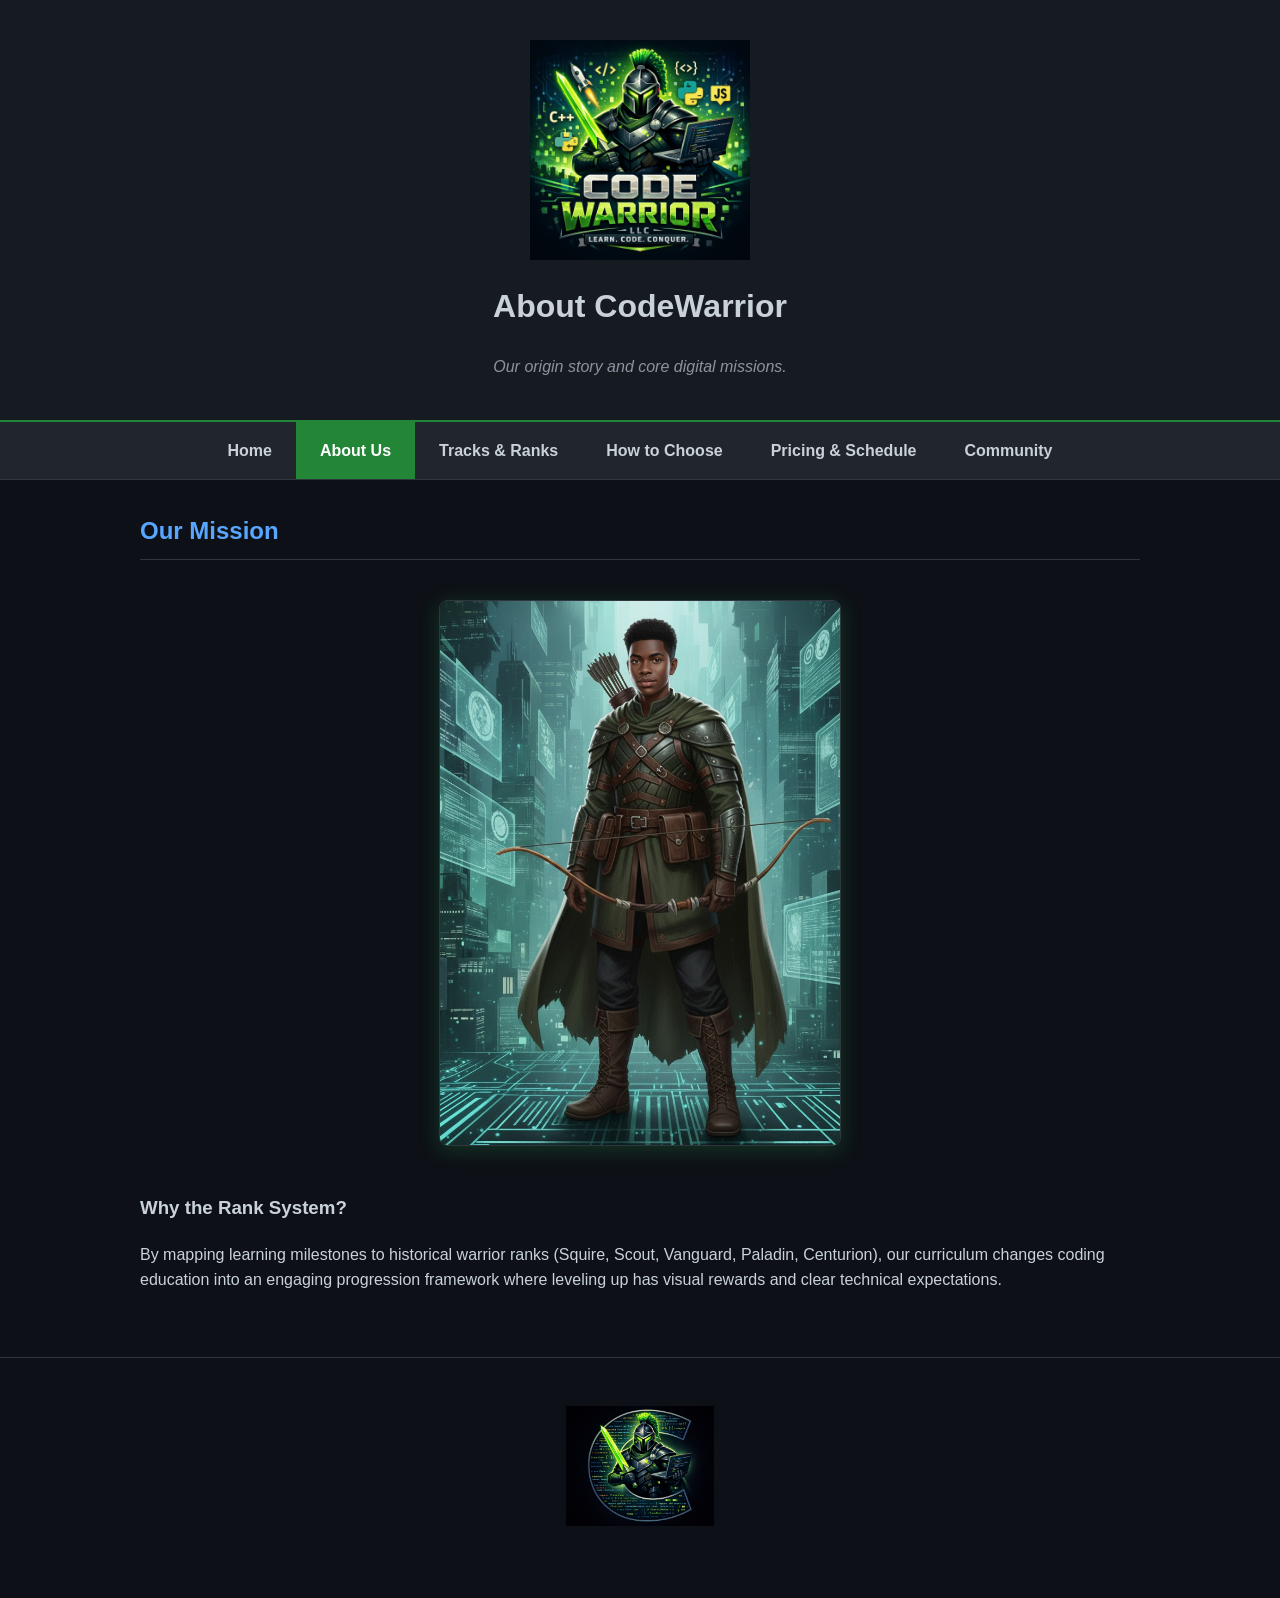
==== about.html @ e185c23d "Revise mission statement in about.html Updated mission statement to emphasize partnership with homes" ====
<!DOCTYPE html>
<html lang="en">
<head>
    <meta charset="utf-8">
    <title>About Us | CodeWarrior, LLC</title>
    <link rel="stylesheet" href="style.css">
</head>
<body>
    <header>
        <img src="icon.jpg" alt="CodeWarrior Icon" width="100">
        <h1>About CodeWarrior</h1>
        <p class="tagline">Our origin story and core digital missions.</p>
    </header>

    <nav>
        <a href="index.html">Home</a>
        <a href="about.html" class="active">About Us</a>
        <a href="programs.html">Tracks & Ranks</a>
        <a href="choose.html">How to Choose</a>
        <a href="pricing.html">Pricing & Schedule</a>
        <a href="community.html">Community</a>
    </nav>

    <main>
        <h2>Our Mission</h2>
        <p"At CodeWarrior, we believe that learning to write software is more than memorizing loops—it's developing an active growth mindset. We partner with homeschool families to turn tech passions into legitimate, transcript-ready elective credits, training our students to treat complex programming challenges as temporary engineering puzzles waiting to be solved."</p>
        
        <div class="hero-container">
            <img src="Knight.jpg" alt="CodeWarrior Shield" class="hero-image" style="max-width: 400px;">
        </div>
        
        <h3>Why the Rank System?</h3>
        <p>By mapping learning milestones to historical warrior ranks (Squire, Scout, Vanguard, Paladin, Centurion), our curriculum changes coding education into an engaging progression framework where leveling up has visual rewards and clear technical expectations.</p>
    </main>

    <footer>
        <img src="footerimage.jpg" alt="CodeWarrior Footer Brand" class="footer-img">
    </footer>
</body>
</html>
---- style.css ----
/* Core Layout Settings */
body {
    background-color: #0d1117;
    color: #c9d1d9;
    font-family: -apple-system, BlinkMacSystemFont, "Segoe UI", Helvetica, Arial, sans-serif;
    margin: 0;
    padding: 0;
    line-height: 1.6;
}

header {
    background-color: #161b22;
    text-align: center;
    padding: 2.5rem 1rem; /* Added slightly more breathing room */
    border-bottom: 2px solid #238636;
}

/* This targets your top logo image icon */
header img {
    width: 220px;       /* Made your logo significantly larger */
    height: auto;       /* Keeps the logo perfectly proportioned */
    display: block;
    margin: 0 auto 15px auto; /* Centers it perfectly above the title */
    transition: transform 0.3s ease;
}

.tagline {
    color: #8b949e;
    font-style: italic;
    margin: 0.25rem 0 0 0;
}

/* Navigation Menu */
nav {
    background-color: #21262d;
    display: flex;
    justify-content: center;
    border-bottom: 1px solid #30363d;
}

nav a {
    color: #c9d1d9;
    padding: 1rem 1.5rem;
    text-decoration: none;
    font-weight: bold;
    transition: background 0.2s, color 0.2s;
}

nav a:hover, nav a.active {
    background-color: #238636;
    color: #ffffff;
}

/* Main Content Containers */
main {
    max-width: 1000px;
    margin: 2rem auto;
    padding: 0 1rem;
}

h2 {
    color: #58a6ff;
    border-bottom: 1px solid #30363d;
    padding-bottom: 0.5rem;
}

/* Hero Elements */
.hero-container {
    text-align: center;
    margin: 2.5rem auto;
    max-width: 500px;   /* Constrains the warrior image so it doesn't blow up too large */
}

.hero-image {
    width: 100%;        /* Allows the image to span the full width of its 500px box */
    height: auto;       /* CRITICAL: Tells the browser to calculate height naturally */
    object-fit: contain;/* Ensures the entire image fits inside without being cropped */
    border-radius: 8px;
    border: 1px solid #30363d;
    box-shadow: 0 4px 20px rgba(46, 164, 79, 0.25);
}
/* Program Card Structures */
.program-grid {
    display: grid;
    grid-template-columns: repeat(auto-fit, minmax(280px, 1fr));
    gap: 1.5rem;
    margin-top: 2rem;
}

.card {
    background-color: #161b22;
    border: 1px solid #30363d;
    border-radius: 8px;
    padding: 1.5rem;
    text-align: center;
    transition: transform 0.2s, border-color 0.2s;
}

.card:hover {
    transform: translateY(-5px);
    border-color: #2ea44f;
}

.card img {
    max-width: 100%;
    height: auto;
    border-radius: 6px;
    margin-bottom: 1rem;
}

.card h3 {
    color: #2ea44f;
    margin: 0.5rem 0;
}

/* Footer Assembly */
footer {
    text-align: center;
    padding: 3rem 1rem;
    background-color: #0d1117;
    border-top: 1px solid #30363d;
    margin-top: 4rem;
}

.footer-img {
    max-width: 100%;
    height: auto;
    max-height: 120px;
    margin-bottom: 1rem;
}

footer p {
    color: #8b949e;
    font-size: 0.85rem;
}
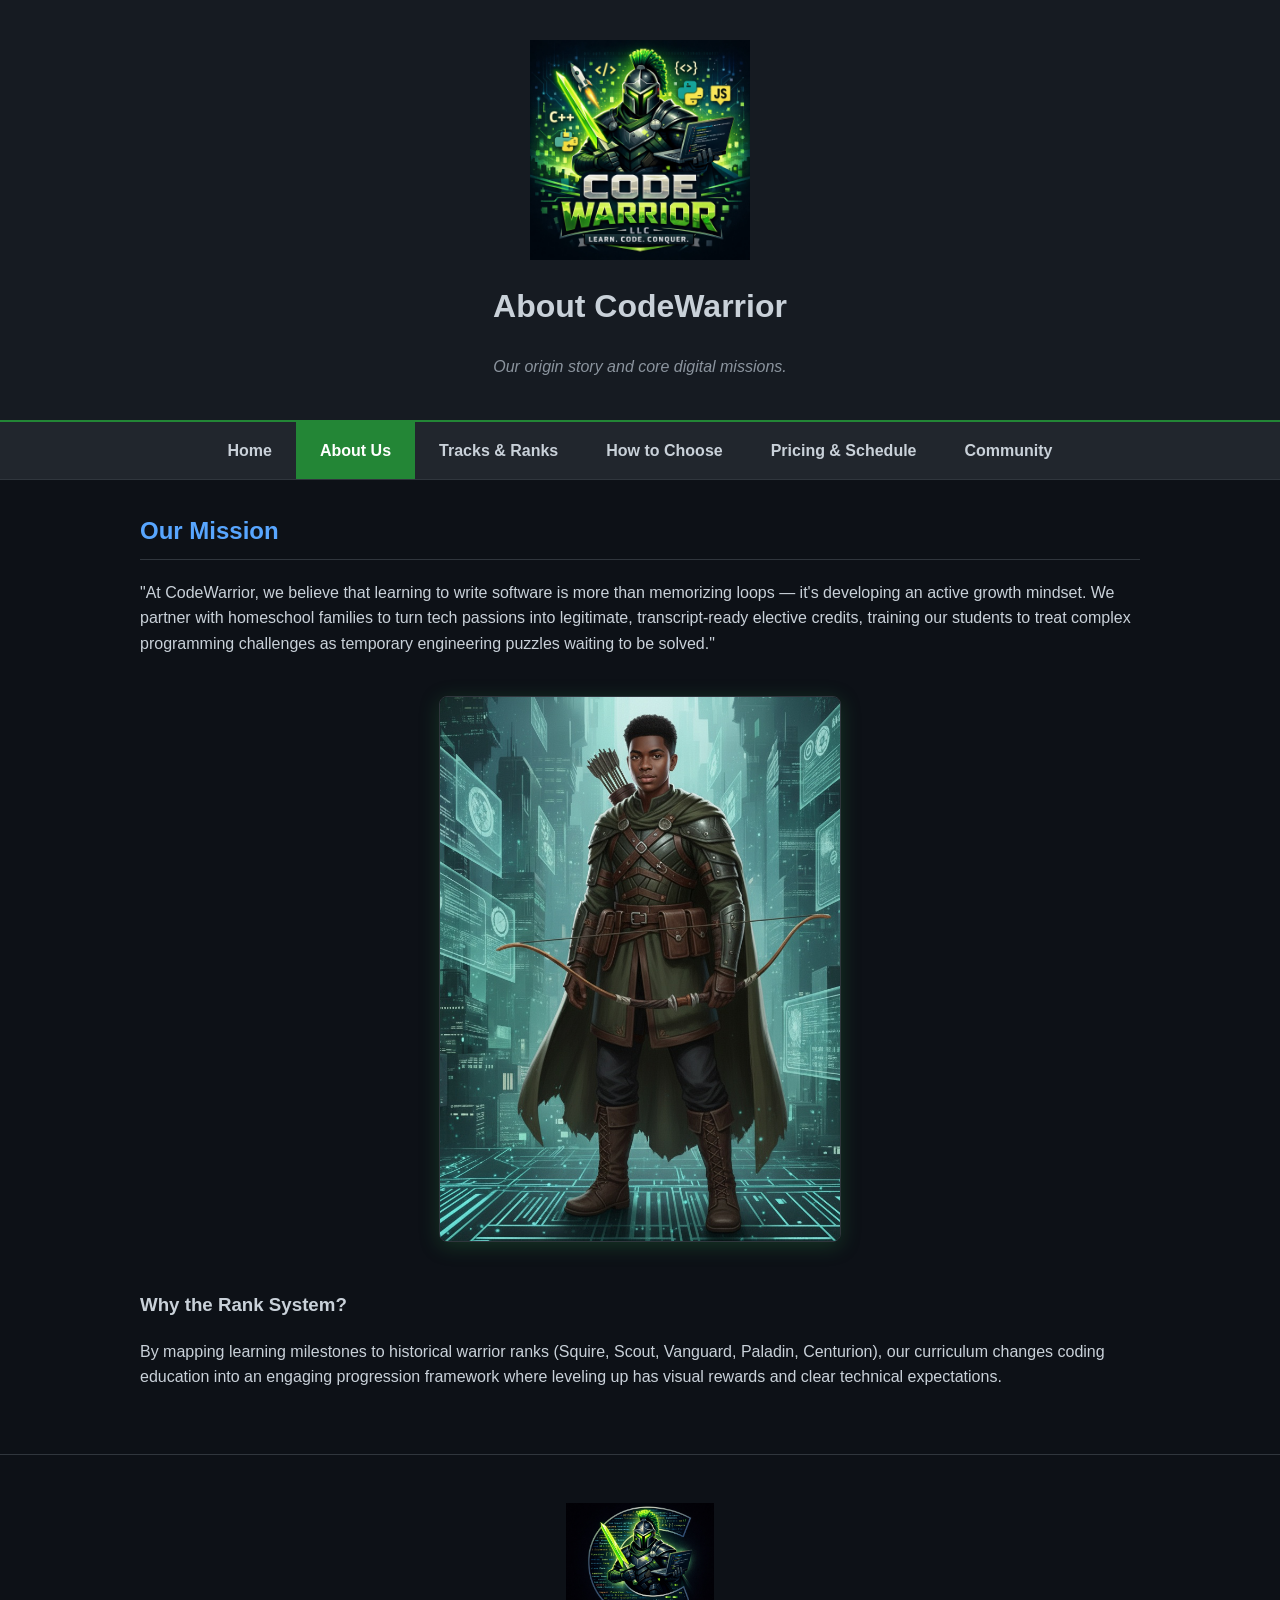
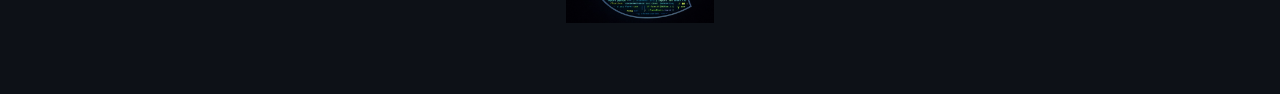
==== commit 380fb9a8: "Fix HTML syntax for paragraph tag in about.html" ====
--- a/about.html
+++ b/about.html
@@ -23,7 +23,7 @@
 
     <main>
         <h2>Our Mission</h2>
-        <p"At CodeWarrior, we believe that learning to write software is more than memorizing loops—it's developing an active growth mindset. We partner with homeschool families to turn tech passions into legitimate, transcript-ready elective credits, training our students to treat complex programming challenges as temporary engineering puzzles waiting to be solved."</p>
+        <p>"At CodeWarrior, we believe that learning to write software is more than memorizing loops — it's developing an active growth mindset. We partner with homeschool families to turn tech passions into legitimate, transcript-ready elective credits, training our students to treat complex programming challenges as temporary engineering puzzles waiting to be solved."</p>
         
         <div class="hero-container">
             <img src="Knight.jpg" alt="CodeWarrior Shield" class="hero-image" style="max-width: 400px;">
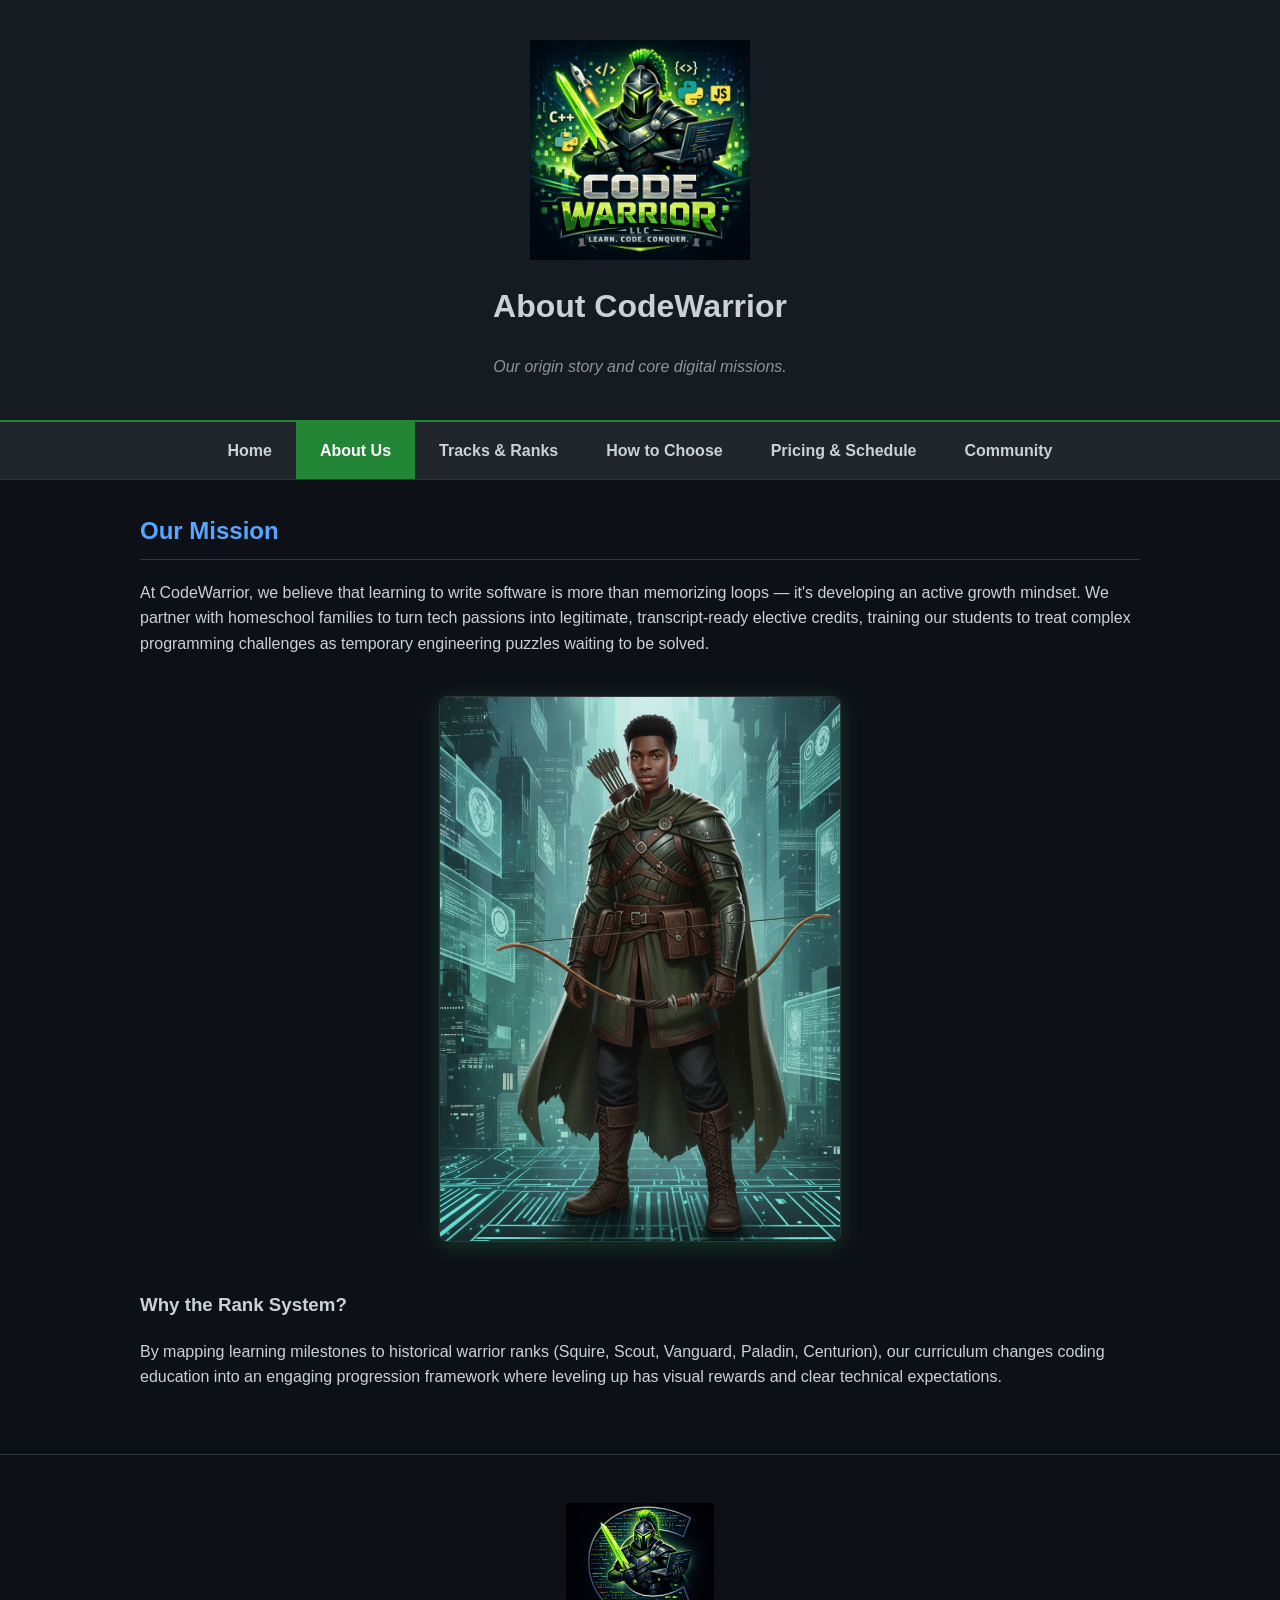
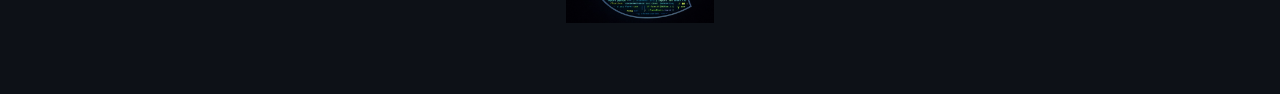
==== commit c766a302: "Fix HTML entity for quotation marks in mission statement" ====
--- a/about.html
+++ b/about.html
@@ -23,7 +23,7 @@
 
     <main>
         <h2>Our Mission</h2>
-        <p>"At CodeWarrior, we believe that learning to write software is more than memorizing loops — it's developing an active growth mindset. We partner with homeschool families to turn tech passions into legitimate, transcript-ready elective credits, training our students to treat complex programming challenges as temporary engineering puzzles waiting to be solved."</p>
+        <p>At CodeWarrior, we believe that learning to write software is more than memorizing loops — it's developing an active growth mindset. We partner with homeschool families to turn tech passions into legitimate, transcript-ready elective credits, training our students to treat complex programming challenges as temporary engineering puzzles waiting to be solved.</p>
         
         <div class="hero-container">
             <img src="Knight.jpg" alt="CodeWarrior Shield" class="hero-image" style="max-width: 400px;">
